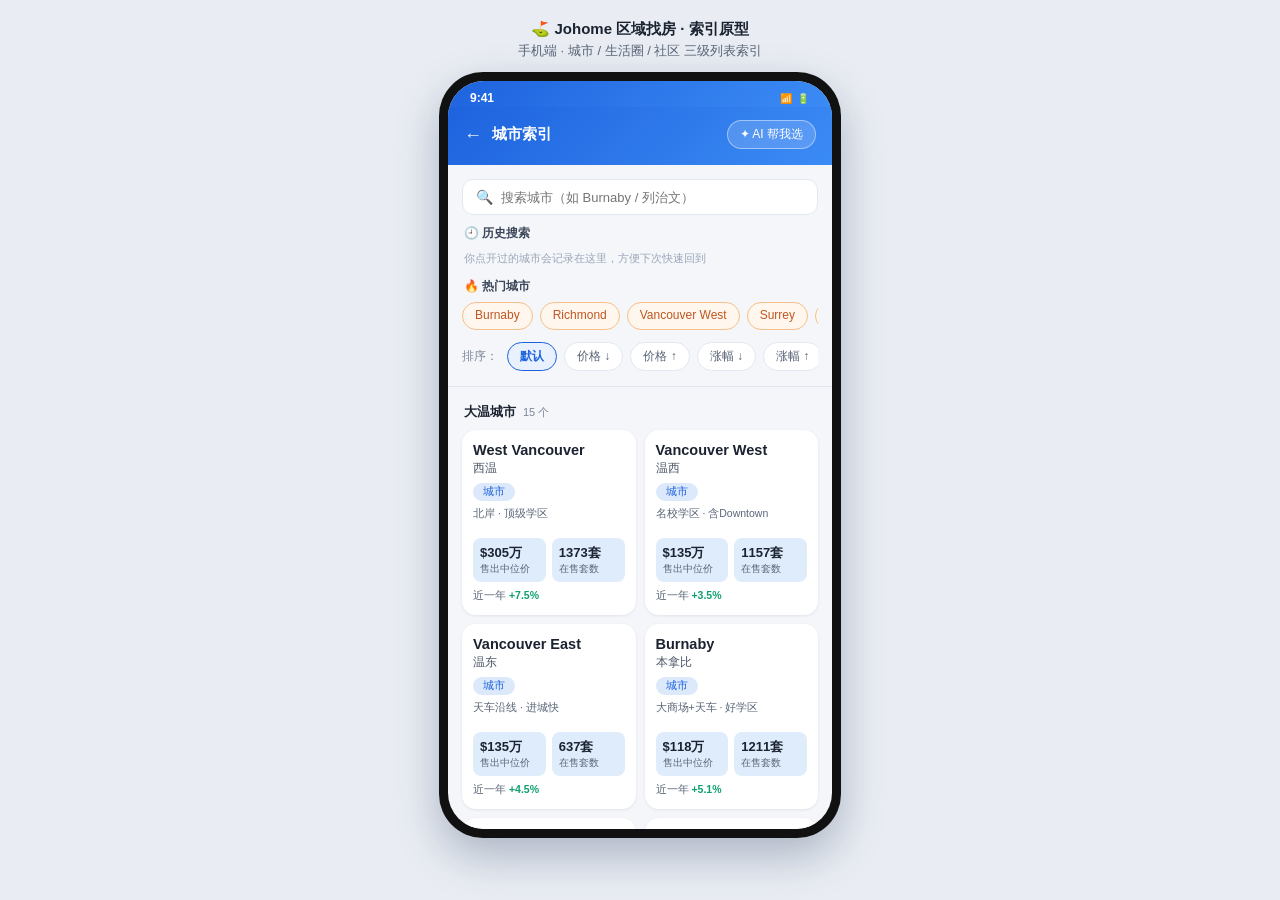
==== cities.html @ 7065c2be "卡片改为原型同款样式：淡化底图 + 类型胶囊 + 双指标块 + 近一年涨幅；三页共用 bigCard 组件；历史行空态保留并给提示 Co-Authored-By: Claude Fable 5 <no" ====
<!doctype html>
<html lang="zh">
<head>
<meta charset="utf-8"/>
<meta name="viewport" content="width=device-width,initial-scale=1"/>
<title>城市索引 · Johome 区域找房</title>
<link rel="stylesheet" href="style.css?v=20260827s"/>
</head>
<body>
<div class="cap"><b>⛳ Johome 区域找房 · 索引原型</b>手机端 · 城市 / 生活圈 / 社区 三级列表索引</div>
<div class="ph"><div class="scr"><div class="sb"><span>9:41</span><span class="ri">📶 🔋</span></div><div class="app">
<div class="hdr"><div class="bar"><a class="bk" href="index.html">←</a><div class="ttl">城市索引</div><a class="aiBtn" href="https://wenlong621.github.io/johome-ai-prototype/" target="_blank">✦ AI 帮我选</a></div></div>
<div class="wrap">
  <div class="search"><span class="ic">🔍</span><input id="q" placeholder="搜索城市（如 Burnaby / 列治文）"/></div>
  <div id="hist"></div>
  <div id="hot"></div>
  <div class="chips" id="sort"></div>
  <div class="divider"></div>
  <div id="body"></div>
  <div class="foot">数据为原型示意 · 与 Johome Buying AI 原型同源同口径<br/>图片来自 Wikimedia Commons · 点击卡片进入城市详情页（AI 助手）</div>
</div>
</div></div></div>
<script src="data.js?v=20260827s"></script>
<script src="shared.js?v=20260827s"></script>
<script>
(function(){
  var U=window.JHU,VAC={'Sunshine Coast':1,'Squamish':1,'Whistler':1};
  var state={q:'',sort:'默认'};
  var SORTS=['默认','价格 ↓','价格 ↑','涨幅 ↓','涨幅 ↑','在售 ↓'];
  function cityActive(c){var a=0,k;for(k in JH.ZONES){if(JH.ZONES[k].prim===c)a+=JH.ZSTATS[k].active;}return a;}
  var CITY_ALIAS={'Richmond':'列治文','Burnaby':'本拿比','Surrey':'素里','Vancouver West':'温西','Vancouver East':'温东','West Vancouver':'西温','North Vancouver':'北温','New Westminster':'新西敏','Coquitlam':'高贵林','Port Moody':'满地宝','Langley':'兰里','Delta':'三角洲','Abbotsford':'阿伯茨福德','Mission':'米逊','Chilliwack':'奇利瓦克','Whistler':'惠斯勒','Squamish':'斯阔米什','Sunshine Coast':'阳光海岸'};
  function zoneCnt(c){var z=0,nb=0,k;for(k in JH.ZONES){if(JH.ZONES[k].prim===c){z++;nb+=JH.ZONES[k].nbs.length;}}return [z,nb];}
  function num(s){return parseFloat((''+s).replace(/[^0-9.]/g,''))||0;}
  function card(name){
    var a=JH.CITYCARD[name],cn=CITY_ALIAS[name]||'';
    return U.bigCard({k:'city',n:name,c:'',img:U.cityImg(name),sub:cn,kind:'城市',tg:a[1],
      m1v:a[2],m1l:'售出中位价',m2v:cityActive(name)+'套',m2l:'在售套数',gain:a[4]});
  }
  function paint(){
    try{U.histRow(document.getElementById('hist'),'city',!!state.q,paint);U.hotNames(document.getElementById('hot'),'city',!!state.q);}catch(e){}
    var s=document.getElementById('sort');s.innerHTML=SORTS.map(function(x){return '<span class="chip'+(state.sort===x?' on':'')+'" data-s="'+x+'">'+x+'</span>';}).join('');
    Array.prototype.forEach.call(s.querySelectorAll('.chip'),function(el){el.onclick=function(){state.sort=el.getAttribute('data-s');paint();};});
    var names=Object.keys(JH.CITYCARD).filter(function(n){var q=state.q.toLowerCase();return !q||(n+' '+(CITY_ALIAS[n]||'')+' '+JH.CITYCARD[n][1]).toLowerCase().indexOf(q)>=0;});
    if(state.sort==='价格 ↓')names.sort(function(a,b){return num(JH.CITYCARD[b][2])-num(JH.CITYCARD[a][2]);});
    else if(state.sort==='价格 ↑')names.sort(function(a,b){return num(JH.CITYCARD[a][2])-num(JH.CITYCARD[b][2]);});
    else if(state.sort==='涨幅 ↓')names.sort(function(a,b){return num(JH.CITYCARD[b][4])-num(JH.CITYCARD[a][4]);});
    else if(state.sort==='涨幅 ↑')names.sort(function(a,b){return num(JH.CITYCARD[a][4])-num(JH.CITYCARD[b][4]);});
    else if(state.sort==='在售 ↓')names.sort(function(a,b){return cityActive(b)-cityActive(a);});
    var main=names.filter(function(n){return !VAC[n];}),vac=names.filter(function(n){return VAC[n];});
    var h='';
    if(main.length)h+='<div class="sec">大温城市 <span class="n">'+main.length+' 个</span></div><div class="gridN">'+main.map(card).join('')+'</div>';
    if(vac.length)h+='<div class="sec">度假胜地 <span class="n">'+vac.length+' 个</span></div><div class="gridN">'+vac.map(card).join('')+'</div>';
    document.getElementById('body').innerHTML=h||'<div class="empty">没有匹配的城市</div>';U.bindCards(document.getElementById('body'));
  }
  document.getElementById('q').oninput=function(){state.q=this.value.trim();paint();};
  paint();
})();
</script>
</body>
</html>
---- style.css ----
*{margin:0;padding:0;box-sizing:border-box}
body{font-family:-apple-system,BlinkMacSystemFont,'PingFang SC','Microsoft YaHei',sans-serif;background:#E9EDF3;color:#1B2330;font-size:14px;display:flex;flex-direction:column;align-items:center;padding:20px 12px 34px;min-height:100vh}
.cap{font-size:13px;color:#5A6678;margin-bottom:12px;text-align:center}
.cap b{font-size:15px;color:#1B2330;display:block;margin-bottom:3px}
.ph{width:402px;max-width:100%;background:#111;border-radius:44px;padding:9px;box-shadow:0 18px 44px rgba(20,40,80,.28)}
.scr{background:#F4F6FA;border-radius:36px;overflow:hidden;height:748px;max-height:calc(100vh - 110px);display:flex;flex-direction:column}
.sb{background:linear-gradient(135deg,#1E63DE,#3B8BF5);color:#fff;display:flex;justify-content:space-between;align-items:center;padding:10px 22px 2px;font-size:12px;font-weight:600}
.sb .ri{font-size:10px;letter-spacing:1px}
.app{flex:1;overflow-y:auto;-webkit-overflow-scrolling:touch;display:flex;flex-direction:column}
.app .hdr{position:sticky;top:0;z-index:10}
@media (max-width:460px){body{padding:0}.cap{display:none}.ph{width:100%;background:none;border-radius:0;padding:0;box-shadow:none}.scr{border-radius:0;height:100vh;max-height:100vh}.sb{display:none}}
a{text-decoration:none;color:inherit}
.hdr{background:linear-gradient(135deg,#1E63DE,#3B8BF5);color:#fff;padding:13px 16px 16px}
.hdr .bar{max-width:960px;margin:0 auto;display:flex;align-items:center;gap:10px}
.hdr .logo{font-weight:700;letter-spacing:1.5px;font-size:16px}
.hdr .ttl{font-size:15px;font-weight:600;flex:1}
.hdr .bk{font-size:18px;line-height:1;opacity:.9}
.aiBtn{background:rgba(255,255,255,.16);border:1px solid rgba(255,255,255,.45);color:#fff;border-radius:99px;padding:5px 12px;font-size:12px;white-space:nowrap}
.aiBtn:hover{background:rgba(255,255,255,.28)}
.wrap{width:100%;min-width:0;margin:0 auto;padding:14px 14px 46px}
.crumb{font-size:11.5px;color:#7A8699;margin:2px 2px 10px}
.crumb a{color:#1E63DE}
.search{display:flex;align-items:center;gap:8px;background:#fff;border:1px solid #E2E8F2;border-radius:11px;padding:9px 13px;margin-bottom:10px}
.search input{border:none;outline:none;flex:1;font-size:13px;background:transparent}
.search .ic{color:#9AA6B8;font-size:14px}
.chips{display:flex;gap:7px;overflow-x:auto;padding-bottom:4px;margin-bottom:10px;-webkit-overflow-scrolling:touch}
.chip{flex:none;border:1px solid #E2E8F2;background:#fff;color:#5A6678;border-radius:99px;padding:5px 12px;font-size:12px;cursor:pointer;white-space:nowrap}
.chip.on{border-color:#1E63DE;background:#E9F1FE;color:#1E63DE;font-weight:600}
#sort::before{content:'排序：';flex:none;align-self:center;font-size:11.5px;color:#7A8699;position:sticky;left:0;background:#F4F6FA;padding-right:2px;z-index:1}
.nrow{margin-bottom:9px}
.nlab{font-size:12px;font-weight:600;color:#3C4759;margin:0 2px 7px;display:flex;align-items:center}
.nclr{margin-left:auto;font-size:11px;font-weight:400;color:#9AA6B8;cursor:pointer}
.nclr:hover{color:#E4762A}
.hint{font-size:11px;color:#9AA6B8;padding:2px 2px 3px}
.nchips{display:flex;flex-wrap:nowrap;gap:7px;overflow-x:auto;padding-bottom:3px;-webkit-overflow-scrolling:touch;scrollbar-width:none}
.nchips::-webkit-scrollbar{height:0}
.nchip{flex:none;white-space:nowrap;border:1px solid #E2E8F2;background:#fff;color:#3C4759;border-radius:99px;padding:5px 12px;font-size:12px;cursor:pointer;line-height:1.3}
.nchip:hover{border-color:#1E63DE;color:#1E63DE}
#hot .nchip{border-color:#F5C089;background:#FFF7EE;color:#C05621}
#hot .nchip:hover{border-color:#E4762A;background:#E4762A;color:#fff}
.note{background:#EEF4FE;border:1px solid #DCE7F8;border-radius:10px;padding:9px 11px;font-size:11.5px;line-height:1.65;color:#4A5666;margin-bottom:10px}
.note b{color:#1E63DE;font-weight:600}
.note em{font-style:normal;color:#7A8699}
.note details{margin-top:6px}
.note summary{cursor:pointer;color:#1E63DE;font-size:11px;list-style:none;outline:none}
.note summary::-webkit-details-marker{display:none}
.note summary::after{content:' ▾'}
.note details[open] summary::after{content:' ▴'}
.note details em{display:block;margin-top:5px}
.divider{height:1px;background:#DDE4EE;margin:11px -14px 2px}
.sec{font-size:13px;font-weight:700;margin:16px 2px 9px;display:flex;align-items:baseline;gap:7px}
.sec .n{font-size:11px;color:#7A8699;font-weight:400}
.grid{display:grid;grid-template-columns:repeat(auto-fill,minmax(170px,1fr));gap:10px}
.gridZ{display:grid;grid-template-columns:repeat(auto-fill,minmax(250px,1fr));gap:10px}
.bcard{position:relative;background:#fff;border-radius:14px;overflow:hidden;box-shadow:0 1px 3px rgba(20,40,80,.09);cursor:pointer}
.bcard .bg{position:absolute;top:0;right:0;bottom:0;left:0;background-size:cover;background-position:center;opacity:.14}
.bcard .cb{position:relative;padding:11px 11px 12px}
.bcard .nm{font-size:14.5px;font-weight:600;line-height:1.25;color:#1B2330}
.bcard .sub2{font-size:12px;color:#4A5666;margin-top:1px;white-space:nowrap;overflow:hidden;text-overflow:ellipsis}
.bcard .kind{display:inline-block;background:#DCE9FB;color:#1E63DE;font-size:10.5px;border-radius:9px;padding:2px 10px;margin:6px 0 5px}
.bcard .tg{font-size:10.5px;color:#5A6678;line-height:1.45;height:30px;overflow:hidden}
.bcard .mets{display:grid;grid-template-columns:1fr 1fr;gap:6px;margin-top:2px}
.bcard .met{background:rgba(211,229,251,.72);border-radius:8px;padding:6px 7px}
.bcard .met .v{font-size:13px;font-weight:600;color:#1B2330;white-space:nowrap}
.bcard .met .l{font-size:9.5px;color:#5A6678;margin-top:1px;white-space:nowrap}
.bcard .gain{font-size:10.5px;color:#5A6678;margin-top:7px}
.bcard .gain b{color:#0E9F6E;font-weight:600}
.card{background:#fff;border-radius:13px;overflow:hidden;box-shadow:0 1px 3px rgba(20,40,80,.07);cursor:pointer;display:flex;flex-direction:column}
.card:hover{box-shadow:0 3px 10px rgba(20,40,80,.13)}
.card img{width:100%;height:92px;object-fit:cover;display:block;background:#DEE7F5}
.card .cb{padding:9px 11px 10px;flex:1;display:flex;flex-direction:column;gap:4px}
.card .nm{font-size:14px;font-weight:600;line-height:1.3}
.card .al{font-size:11px;color:#7A8699;font-weight:400}
.card .tg{font-size:11px;color:#5A6678;line-height:1.4}
.stats{display:flex;gap:10px;align-items:baseline;margin-top:2px}
.stats .v{font-size:13.5px;font-weight:700}
.stats .g{font-size:11px;color:#0E9F6E;font-weight:600}
.stats .m{font-size:10.5px;color:#9AA6B8}
.sub{display:flex;gap:6px;margin-top:6px;flex-wrap:wrap}
.sub a{font-size:11px;color:#1E63DE;background:#E9F1FE;border-radius:7px;padding:3px 8px}
.tags{display:flex;gap:5px;flex-wrap:wrap;margin-top:1px}
.tags span{font-size:10px;background:#F1F4F9;color:#5A6678;border-radius:6px;padding:2px 7px}
.gridN{display:grid;grid-template-columns:repeat(2,minmax(0,1fr));gap:9px}
.ccard img{height:74px}
.ccard .cb{padding:8px 10px 9px;gap:3px}
.ccard .nm{font-size:13px;line-height:1.25}
.ccard .al{font-size:10.5px}
.ccard .stats{margin-top:1px}
.ccard .stats .v{font-size:12.5px}
.ccard .sub a{cursor:default;background:#F1F4F9;color:#5A6678;font-size:10px;padding:2px 7px}
.ccard .tg{font-size:10.5px;line-height:1.4;display:-webkit-box;-webkit-line-clamp:2;-webkit-box-orient:vertical;overflow:hidden}
.ccard .tags{flex-wrap:nowrap;overflow:hidden}
.ccard .tags span{font-size:9.5px;padding:2px 6px;white-space:nowrap}
.ccard .tg{min-height:29px}
.ccard .stats{flex-wrap:wrap;gap:5px}
.ccard .stats .m{font-size:9.5px;width:100%}
.zhead{display:flex;align-items:center;gap:8px;background:#fff;border-radius:11px;padding:10px 12px;margin:14px 0 7px;box-shadow:0 1px 3px rgba(20,40,80,.06);cursor:pointer}
.zhead .zn{font-size:13.5px;font-weight:700;flex:1}
.zhead .zn small{font-weight:400;color:#7A8699;font-size:11px;margin-left:5px}
.zhead .zl{font-size:11px;color:#1E63DE}
.row{display:flex;align-items:center;gap:9px;background:#fff;border-radius:10px;padding:9px 12px;margin-bottom:6px;cursor:pointer}
.row:hover{box-shadow:0 2px 8px rgba(20,40,80,.10)}
.row .nm{font-size:13px;font-weight:600;flex:1;min-width:0}
.row .nm small{display:block;font-weight:400;font-size:10.5px;color:#7A8699;margin-top:1px}
.row .pr{text-align:right}
.row .pr .v{font-size:12.5px;font-weight:700}
.row .pr .g{font-size:10px;color:#0E9F6E}
.row .ar{color:#C3CCD9;font-size:13px}
.jump{display:flex;gap:6px;overflow-x:auto;padding-bottom:4px;margin-bottom:6px;scrollbar-width:none}
.jump::-webkit-scrollbar{height:0}
.jump::before{content:'生活圈：';flex:none;align-self:center;font-size:11.5px;color:#7A8699;position:sticky;left:0;background:#F4F6FA;padding-right:2px;z-index:1}
.jump a{flex:none;font-size:11px;color:#5A6678;background:#fff;border:1px solid #E2E8F2;border-radius:99px;padding:4px 10px;white-space:nowrap;cursor:pointer}
.jump a:hover{border-color:#1E63DE;color:#1E63DE}
.jump a.on{border-color:#1E63DE;background:#E9F1FE;color:#1E63DE;font-weight:600}
.entry{display:flex;align-items:center;gap:13px;background:#fff;border-radius:14px;padding:15px 16px;margin-bottom:10px;box-shadow:0 1px 3px rgba(20,40,80,.07);cursor:pointer}
.entry:hover{box-shadow:0 3px 12px rgba(20,40,80,.13)}
.entry .ei{width:42px;height:42px;border-radius:12px;background:#E9F1FE;color:#1E63DE;display:flex;align-items:center;justify-content:center;font-size:21px}
.entry .et{flex:1}
.entry .et b{font-size:15px}
.entry .et p{font-size:11.5px;color:#7A8699;margin-top:2px}
.entry .en{font-size:19px;font-weight:800;color:#1E63DE}
.entry .ar{color:#C3CCD9;font-size:15px}
.foot{font-size:10.5px;color:#9AA6B8;text-align:center;margin-top:26px;line-height:1.7}
.empty{text-align:center;color:#9AA6B8;font-size:12.5px;padding:26px 0}
.cta{display:flex;align-items:center;gap:11px;background:linear-gradient(135deg,#1E63DE,#7A5AF8);border-radius:14px;padding:14px 16px;margin-top:16px;color:#fff;cursor:pointer}
.cta b{font-size:14px}
.cta p{font-size:11px;opacity:.85;margin-top:2px}
@media (max-width:520px){.grid{grid-template-columns:repeat(2,1fr)}.gridZ{grid-template-columns:1fr}}
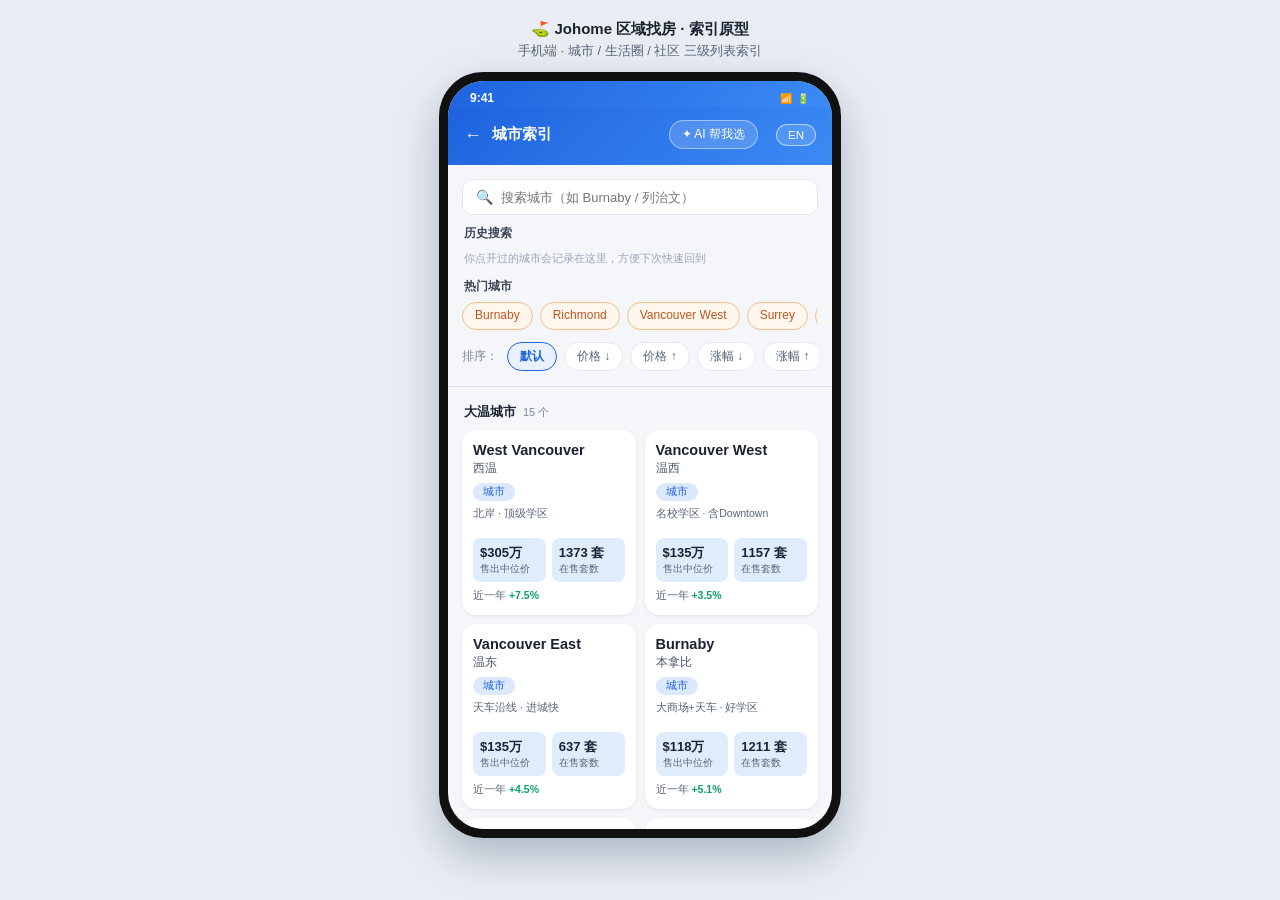
==== commit 56f5d7f3: "新增英文版与 EN/中文 一键切换：i18n.js（语言状态+术语表：55 生活圈标签、18 城市标签、金额 万⇄M 换算）、四页全量双语文案、头部切换按钮、语言经 localStorage 跨页记忆" ====
--- a/cities.html
+++ b/cities.html
@@ -4,53 +4,64 @@
 <meta charset="utf-8"/>
 <meta name="viewport" content="width=device-width,initial-scale=1"/>
 <title>城市索引 · Johome 区域找房</title>
-<link rel="stylesheet" href="style.css?v=20260827s"/>
+<link rel="stylesheet" href="style.css?v=20260828a"/>
 </head>
 <body>
-<div class="cap"><b>⛳ Johome 区域找房 · 索引原型</b>手机端 · 城市 / 生活圈 / 社区 三级列表索引</div>
+<div class="cap" id="cap"></div>
 <div class="ph"><div class="scr"><div class="sb"><span>9:41</span><span class="ri">📶 🔋</span></div><div class="app">
-<div class="hdr"><div class="bar"><a class="bk" href="index.html">←</a><div class="ttl">城市索引</div><a class="aiBtn" href="https://wenlong621.github.io/johome-ai-prototype/" target="_blank">✦ AI 帮我选</a></div></div>
+<div class="hdr"><div class="bar" id="bar"><a class="bk" href="index.html">←</a><div class="ttl" id="ttl"></div><a class="aiBtn" id="aiBtn" href="https://wenlong621.github.io/johome-ai-prototype/" target="_blank"></a></div></div>
 <div class="wrap">
-  <div class="search"><span class="ic">🔍</span><input id="q" placeholder="搜索城市（如 Burnaby / 列治文）"/></div>
+  <div class="search"><span class="ic">🔍</span><input id="q"/></div>
   <div id="hist"></div>
   <div id="hot"></div>
   <div class="chips" id="sort"></div>
   <div class="divider"></div>
   <div id="body"></div>
-  <div class="foot">数据为原型示意 · 与 Johome Buying AI 原型同源同口径<br/>图片来自 Wikimedia Commons · 点击卡片进入城市详情页（AI 助手）</div>
+  <div class="foot" id="foot"></div>
 </div>
 </div></div></div>
-<script src="data.js?v=20260827s"></script>
-<script src="shared.js?v=20260827s"></script>
+<script src="i18n.js?v=20260828a"></script>
+<script src="data.js?v=20260828a"></script>
+<script src="shared.js?v=20260828a"></script>
 <script>
 (function(){
-  var U=window.JHU,VAC={'Sunshine Coast':1,'Squamish':1,'Whistler':1};
-  var state={q:'',sort:'默认'};
-  var SORTS=['默认','价格 ↓','价格 ↑','涨幅 ↓','涨幅 ↑','在售 ↓'];
+  var U=window.JHU,I=window.JHI,T=I.t,VAC={'Sunshine Coast':1,'Squamish':1,'Whistler':1};
+  document.documentElement.lang=I.LANG;
+  document.title=T('城市索引 · Johome 区域找房','Cities · Johome Area Finder');
+  document.getElementById('cap').innerHTML=T('<b>⛳ Johome 区域找房 · 索引原型</b>手机端 · 城市 / 生活圈 / 社区 三级列表索引','<b>⛳ Johome Area Finder · index prototype</b>Mobile · City / District / Neighbourhood three-level index');
+  document.getElementById('ttl').textContent=T('城市索引','Cities');
+  document.getElementById('aiBtn').textContent=T('✦ AI 帮我选','✦ Ask AI');
+  document.getElementById('q').placeholder=T('搜索城市（如 Burnaby / 列治文）','Search cities (e.g. Burnaby)');
+  document.getElementById('foot').innerHTML=T('数据为原型示意 · 与 Johome Buying AI 原型同源同口径<br/>图片来自 Wikimedia Commons · 点击卡片进入城市详情页（AI 助手）','Prototype data for illustration · same source and definitions as the Johome Buying AI prototype<br/>Images from Wikimedia Commons · tap a card to open its city page in the AI assistant');
+  I.mountToggle(document.getElementById('bar'));
+  var SORTS=[[T('默认','Default'),'d'],[T('价格 ↓','Price ↓'),'pd'],[T('价格 ↑','Price ↑'),'pa'],[T('涨幅 ↓','Growth ↓'),'gd'],[T('涨幅 ↑','Growth ↑'),'ga'],[T('在售 ↓','Listings ↓'),'ad']];
+  var state={q:'',sort:'d'};
   function cityActive(c){var a=0,k;for(k in JH.ZONES){if(JH.ZONES[k].prim===c)a+=JH.ZSTATS[k].active;}return a;}
   var CITY_ALIAS={'Richmond':'列治文','Burnaby':'本拿比','Surrey':'素里','Vancouver West':'温西','Vancouver East':'温东','West Vancouver':'西温','North Vancouver':'北温','New Westminster':'新西敏','Coquitlam':'高贵林','Port Moody':'满地宝','Langley':'兰里','Delta':'三角洲','Abbotsford':'阿伯茨福德','Mission':'米逊','Chilliwack':'奇利瓦克','Whistler':'惠斯勒','Squamish':'斯阔米什','Sunshine Coast':'阳光海岸'};
-  function zoneCnt(c){var z=0,nb=0,k;for(k in JH.ZONES){if(JH.ZONES[k].prim===c){z++;nb+=JH.ZONES[k].nbs.length;}}return [z,nb];}
   function num(s){return parseFloat((''+s).replace(/[^0-9.]/g,''))||0;}
   function card(name){
-    var a=JH.CITYCARD[name],cn=CITY_ALIAS[name]||'';
-    return U.bigCard({k:'city',n:name,c:'',img:U.cityImg(name),sub:cn,kind:'城市',tg:a[1],
-      m1v:a[2],m1l:'售出中位价',m2v:cityActive(name)+'套',m2l:'在售套数',gain:a[4]});
+    var a=JH.CITYCARD[name];
+    return U.bigCard({k:'city',n:name,c:'',img:U.cityImg(name),sub:I.EN?'':(CITY_ALIAS[name]||''),kind:T('城市','City'),tg:I.ctag(a[1]),
+      m1v:I.money(a[2]),m1l:T('售出中位价','Median sold'),
+      m2v:cityActive(name)+T(' 套',''),m2l:T('在售套数','Active listings'),gain:a[4]});
   }
   function paint(){
     try{U.histRow(document.getElementById('hist'),'city',!!state.q,paint);U.hotNames(document.getElementById('hot'),'city',!!state.q);}catch(e){}
-    var s=document.getElementById('sort');s.innerHTML=SORTS.map(function(x){return '<span class="chip'+(state.sort===x?' on':'')+'" data-s="'+x+'">'+x+'</span>';}).join('');
+    var s=document.getElementById('sort');
+    s.innerHTML=SORTS.map(function(x){return '<span class="chip'+(state.sort===x[1]?' on':'')+'" data-s="'+x[1]+'">'+x[0]+'</span>';}).join('');
     Array.prototype.forEach.call(s.querySelectorAll('.chip'),function(el){el.onclick=function(){state.sort=el.getAttribute('data-s');paint();};});
-    var names=Object.keys(JH.CITYCARD).filter(function(n){var q=state.q.toLowerCase();return !q||(n+' '+(CITY_ALIAS[n]||'')+' '+JH.CITYCARD[n][1]).toLowerCase().indexOf(q)>=0;});
-    if(state.sort==='价格 ↓')names.sort(function(a,b){return num(JH.CITYCARD[b][2])-num(JH.CITYCARD[a][2]);});
-    else if(state.sort==='价格 ↑')names.sort(function(a,b){return num(JH.CITYCARD[a][2])-num(JH.CITYCARD[b][2]);});
-    else if(state.sort==='涨幅 ↓')names.sort(function(a,b){return num(JH.CITYCARD[b][4])-num(JH.CITYCARD[a][4]);});
-    else if(state.sort==='涨幅 ↑')names.sort(function(a,b){return num(JH.CITYCARD[a][4])-num(JH.CITYCARD[b][4]);});
-    else if(state.sort==='在售 ↓')names.sort(function(a,b){return cityActive(b)-cityActive(a);});
+    var names=Object.keys(JH.CITYCARD).filter(function(n){var q=state.q.toLowerCase();return !q||(n+' '+(CITY_ALIAS[n]||'')+' '+JH.CITYCARD[n][1]+' '+I.ctag(JH.CITYCARD[n][1])).toLowerCase().indexOf(q)>=0;});
+    if(state.sort==='pd')names.sort(function(a,b){return num(JH.CITYCARD[b][2])-num(JH.CITYCARD[a][2]);});
+    else if(state.sort==='pa')names.sort(function(a,b){return num(JH.CITYCARD[a][2])-num(JH.CITYCARD[b][2]);});
+    else if(state.sort==='gd')names.sort(function(a,b){return num(JH.CITYCARD[b][4])-num(JH.CITYCARD[a][4]);});
+    else if(state.sort==='ga')names.sort(function(a,b){return num(JH.CITYCARD[a][4])-num(JH.CITYCARD[b][4]);});
+    else if(state.sort==='ad')names.sort(function(a,b){return cityActive(b)-cityActive(a);});
     var main=names.filter(function(n){return !VAC[n];}),vac=names.filter(function(n){return VAC[n];});
     var h='';
-    if(main.length)h+='<div class="sec">大温城市 <span class="n">'+main.length+' 个</span></div><div class="gridN">'+main.map(card).join('')+'</div>';
-    if(vac.length)h+='<div class="sec">度假胜地 <span class="n">'+vac.length+' 个</span></div><div class="gridN">'+vac.map(card).join('')+'</div>';
-    document.getElementById('body').innerHTML=h||'<div class="empty">没有匹配的城市</div>';U.bindCards(document.getElementById('body'));
+    if(main.length)h+='<div class="sec">'+T('大温城市','Metro Vancouver cities')+' <span class="n">'+main.length+T(' 个','')+'</span></div><div class="gridN">'+main.map(card).join('')+'</div>';
+    if(vac.length)h+='<div class="sec">'+T('度假胜地','Resort towns')+' <span class="n">'+vac.length+T(' 个','')+'</span></div><div class="gridN">'+vac.map(card).join('')+'</div>';
+    document.getElementById('body').innerHTML=h||'<div class="empty">'+T('没有匹配的城市','No matching cities')+'</div>';
+    U.bindCards(document.getElementById('body'));
   }
   document.getElementById('q').oninput=function(){state.q=this.value.trim();paint();};
   paint();
--- a/style.css
+++ b/style.css
@@ -26,6 +26,12 @@
 .chips{display:flex;gap:7px;overflow-x:auto;padding-bottom:4px;margin-bottom:10px;-webkit-overflow-scrolling:touch}
 .chip{flex:none;border:1px solid #E2E8F2;background:#fff;color:#5A6678;border-radius:99px;padding:5px 12px;font-size:12px;cursor:pointer;white-space:nowrap}
 .chip.on{border-color:#1E63DE;background:#E9F1FE;color:#1E63DE;font-weight:600}
+.langBtn{flex:none;margin-left:8px;border:1px solid rgba(255,255,255,.55);border-radius:99px;padding:4px 11px;font-size:11.5px;color:#fff;cursor:pointer;white-space:nowrap;background:rgba(255,255,255,.14)}
+.langBtn:hover{background:rgba(255,255,255,.3)}
+html[lang=en] #cityChips::before{content:'City: '}
+html[lang=en] #sort::before{content:'Sort: '}
+html[lang=en] .jump::before{content:'District: '}
+#cityChips::before{content:'所在城市：';flex:none;align-self:center;font-size:11.5px;color:#7A8699;position:sticky;left:0;background:#F4F6FA;padding-right:2px;z-index:1}
 #sort::before{content:'排序：';flex:none;align-self:center;font-size:11.5px;color:#7A8699;position:sticky;left:0;background:#F4F6FA;padding-right:2px;z-index:1}
 .nrow{margin-bottom:9px}
 .nlab{font-size:12px;font-weight:600;color:#3C4759;margin:0 2px 7px;display:flex;align-items:center}
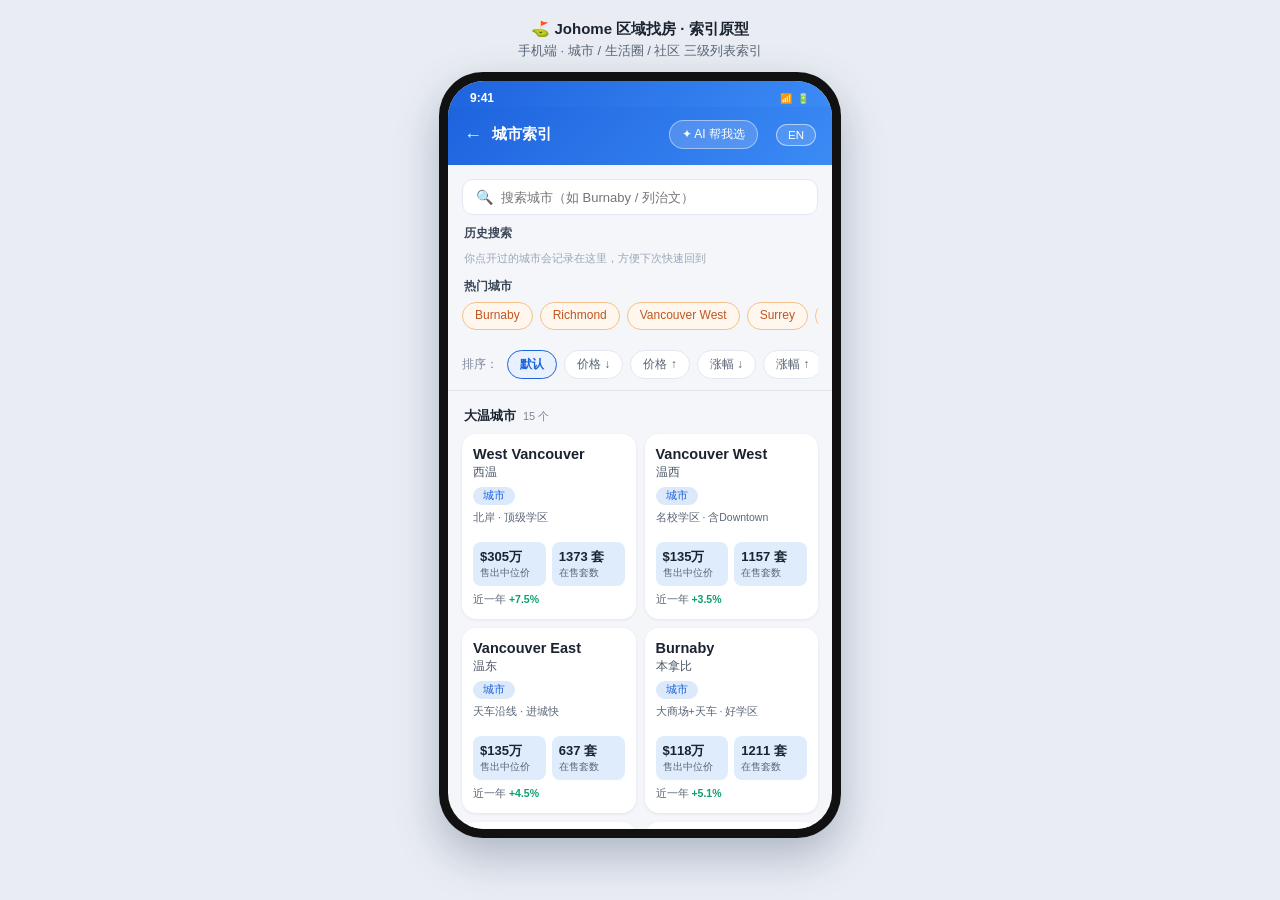
==== commit 50699088: "筛选栏吸顶：城市/生活圈/排序行包进 sticky 容器，滚动卡片流时固定在头部下方（三页；顶部偏移按头部实际高度计算） Co-Authored-By: Claude Fable 5 <noreply" ====
--- a/cities.html
+++ b/cities.html
@@ -4,7 +4,7 @@
 <meta charset="utf-8"/>
 <meta name="viewport" content="width=device-width,initial-scale=1"/>
 <title>城市索引 · Johome 区域找房</title>
-<link rel="stylesheet" href="style.css?v=20260828a"/>
+<link rel="stylesheet" href="style.css?v=20260828b"/>
 </head>
 <body>
 <div class="cap" id="cap"></div>
@@ -14,15 +14,17 @@
   <div class="search"><span class="ic">🔍</span><input id="q"/></div>
   <div id="hist"></div>
   <div id="hot"></div>
-  <div class="chips" id="sort"></div>
-  <div class="divider"></div>
+  <div class="stick" id="stick">
+    <div class="chips" id="sort"></div>
+    <div class="divider"></div>
+  </div>
   <div id="body"></div>
   <div class="foot" id="foot"></div>
 </div>
 </div></div></div>
-<script src="i18n.js?v=20260828a"></script>
-<script src="data.js?v=20260828a"></script>
-<script src="shared.js?v=20260828a"></script>
+<script src="i18n.js?v=20260828b"></script>
+<script src="data.js?v=20260828b"></script>
+<script src="shared.js?v=20260828b"></script>
 <script>
 (function(){
   var U=window.JHU,I=window.JHI,T=I.t,VAC={'Sunshine Coast':1,'Squamish':1,'Whistler':1};
@@ -65,6 +67,7 @@
   }
   document.getElementById('q').oninput=function(){state.q=this.value.trim();paint();};
   paint();
+  U.mountSticky();
 })();
 </script>
 </body>
--- a/style.css
+++ b/style.css
@@ -53,7 +53,11 @@
 .note summary::after{content:' ▾'}
 .note details[open] summary::after{content:' ▴'}
 .note details em{display:block;margin-top:5px}
+.stick{position:sticky;top:0;z-index:5;background:#F4F6FA;margin:0 -14px;padding:8px 14px 0}
+.stick .chips,.stick .jump{margin-bottom:7px}
+.stick .chips:last-of-type{margin-bottom:2px}
 .divider{height:1px;background:#DDE4EE;margin:11px -14px 2px}
+.stick .divider{margin:6px -14px 0}
 .sec{font-size:13px;font-weight:700;margin:16px 2px 9px;display:flex;align-items:baseline;gap:7px}
 .sec .n{font-size:11px;color:#7A8699;font-weight:400}
 .grid{display:grid;grid-template-columns:repeat(auto-fill,minmax(170px,1fr));gap:10px}
